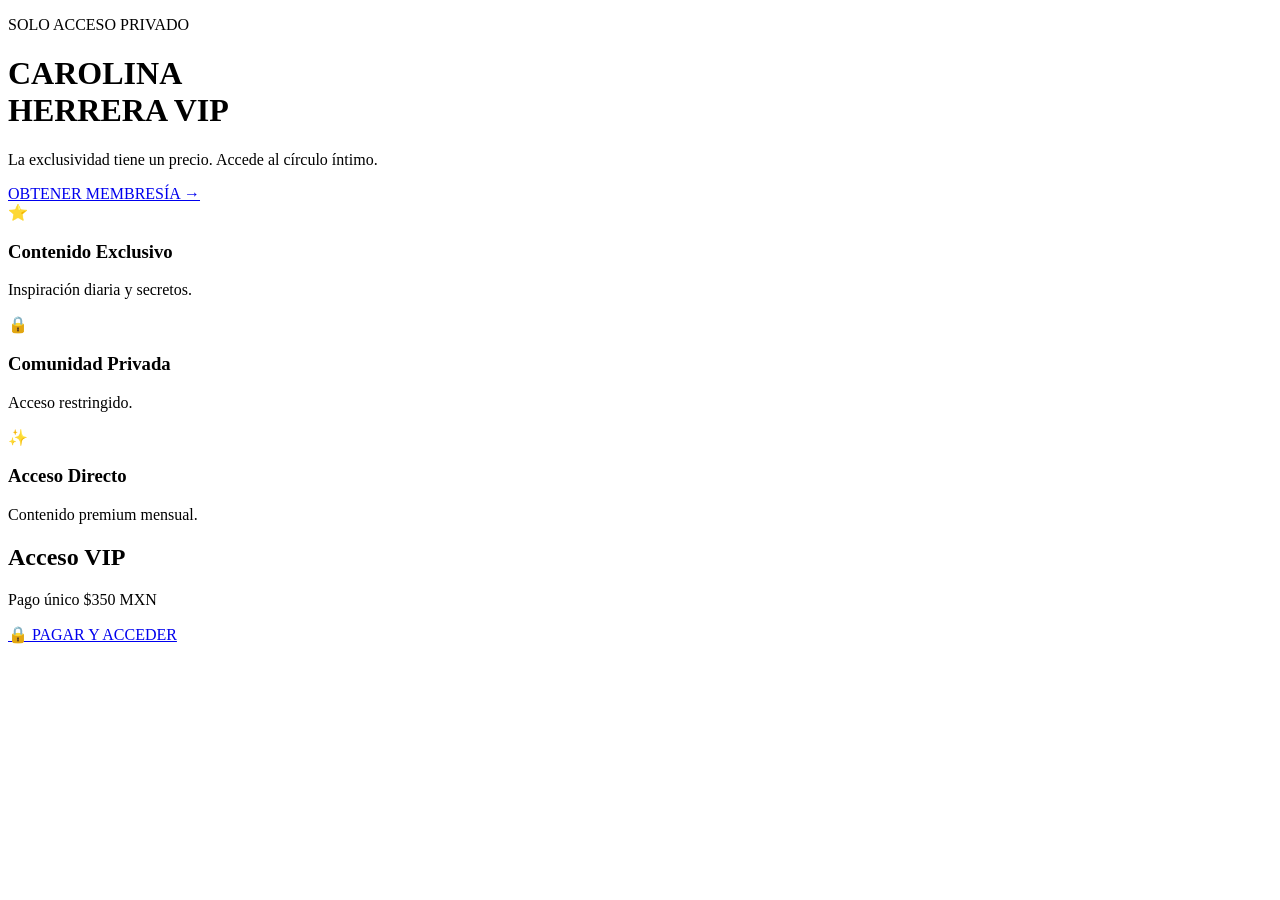
==== index.html @ 101e84c2 "Rename index.html to index.html" ====
<!DOCTYPE html>
<html lang="es">
<head>
    <meta charset="UTF-8">
    <meta name="viewport" content="width=device-width, initial-scale=1.0">
    <title>VIP Acceso</title>
    <link rel="stylesheet" href="style.css">
</head>
<body>

<header class="hero">
    <div class="overlay">
        <p class="pre-title">SOLO ACCESO PRIVADO</p>

        <h1>
            <span class="white-text">CAROLINA</span><br>
            <span class="white-text">HERRERA</span>
            <span class="gold-italic">VIP</span>
        </h1>

        <p class="tagline">
            La exclusividad tiene un precio. Accede al círculo íntimo.
        </p>

        <a href="#checkout" class="btn-main">
            OBTENER MEMBRESÍA →
        </a>
    </div>
</header>

<section class="features">
    <div class="feature-box">
        <div class="icon">⭐</div>
        <h3>Contenido Exclusivo</h3>
        <p>Inspiración diaria y secretos.</p>
    </div>

    <div class="feature-box">
        <div class="icon">🔒</div>
        <h3>Comunidad Privada</h3>
        <p>Acceso restringido.</p>
    </div>

    <div class="feature-box">
        <div class="icon">✨</div>
        <h3>Acceso Directo</h3>
        <p>Contenido premium mensual.</p>
    </div>
</section>

<section id="checkout" class="checkout-container">
    <div class="checkout-box">

        <h2 class="panel-title">Acceso VIP</h2>

        <p class="panel-subtitle">
            Pago único <span class="gold-price">$350 MXN</span>
        </p>

        <!-- 🔥 CAMBIA ESTE LINK -->
        <a href="https://buy.stripe.com/TU_LINK_AQUI" class="btn-main">
            🔒 PAGAR Y ACCEDER
        </a>

        <br><br>

        <!-- SUCCESS -->
        <div id="success" style="display:none; text-align:center;">
            <h2 class="gold-italic">¡PAGO EXITOSO! ✨</h2>
            <p>Bienvenido al VIP</p>

            <a href="https://t.me/+fI2PpCrHjd82ODEx" class="btn-main">
                ENTRAR AL TELEGRAM 🚀
            </a>
        </div>

    </div>
</section>

<script>
    // Mostrar éxito si vuelve desde Stripe
    if (window.location.hash === "#success") {
        document.getElementById("success").style.display = "block";
    }
</script>

</body>
</html>
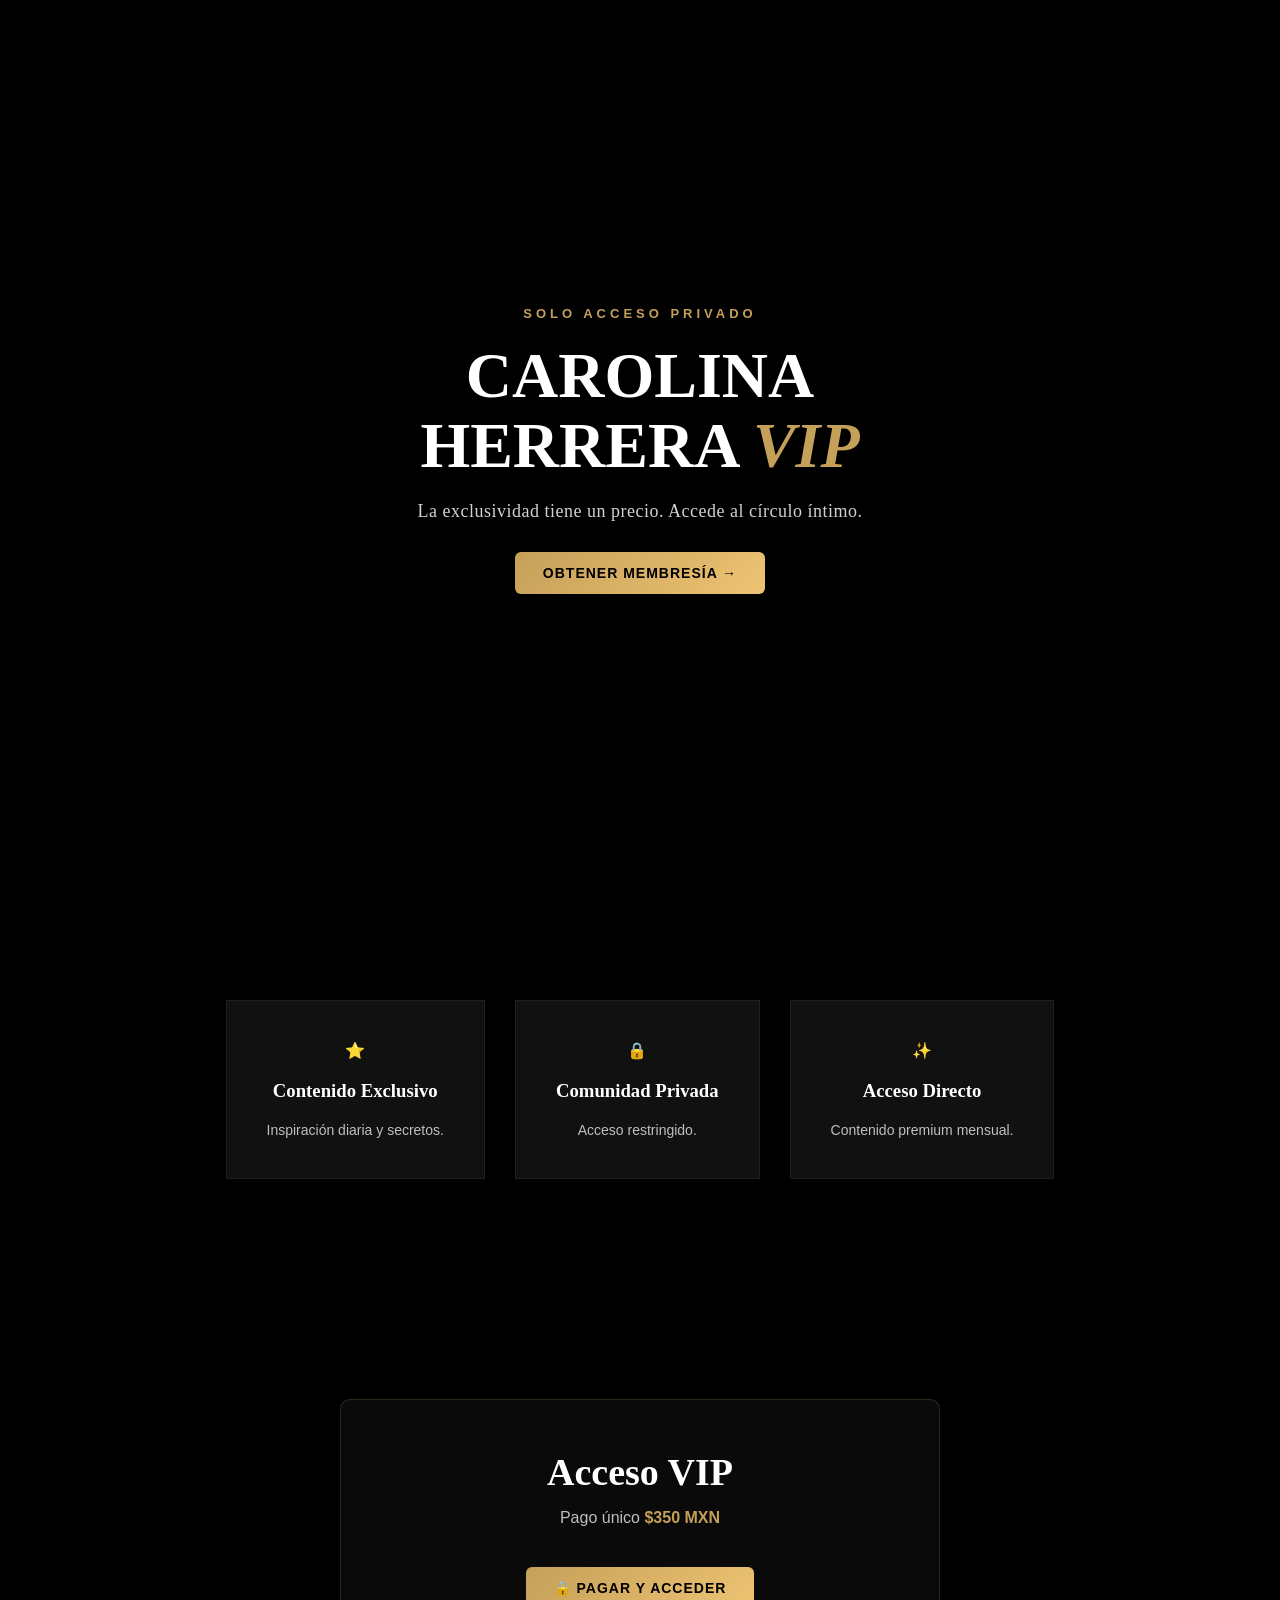
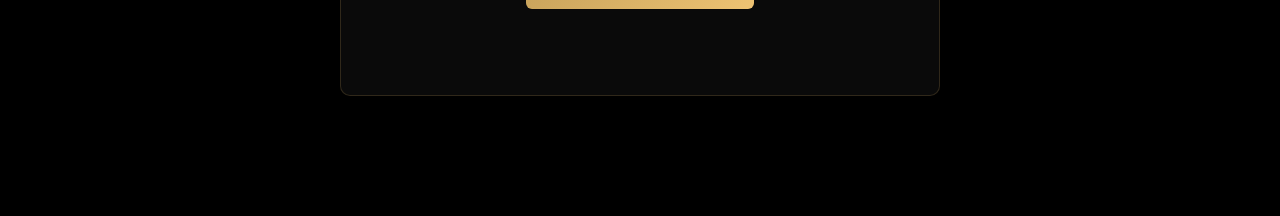
==== commit fad7542e: "Update index.html" ====
--- a/index.html
+++ b/index.html
@@ -58,9 +58,9 @@
         </p>
 
         <!-- 🔥 CAMBIA ESTE LINK -->
-        <a href="https://buy.stripe.com/TU_LINK_AQUI" class="btn-main">
-            🔒 PAGAR Y ACCEDER
-        </a>
+        <a href="https://buy.stripe.com/7sY7sK6Xq8lueA37mo9Zm00" class="btn-main" target="_blank" rel="noopener">
+    🔒 PAGAR Y ACCEDER
+</a>
 
         <br><br>
 
@@ -69,7 +69,7 @@
             <h2 class="gold-italic">¡PAGO EXITOSO! ✨</h2>
             <p>Bienvenido al VIP</p>
 
-            <a href="https://t.me/+fI2PpCrHjd82ODEx" class="btn-main">
+            <a href="https://t.me/+8_BzJZL6PrE4YjA5" class="btn-main">
                 ENTRAR AL TELEGRAM 🚀
             </a>
         </div>
@@ -86,3 +86,4 @@
 
 </body>
 </html>
+<!-- update -->
--- a/style.css
+++ b/style.css
@@ -0,0 +1,238 @@
+* { margin: 0; padding: 0; box-sizing: border-box; }
+
+/* VARIABLES (CLAVE PARA CONSISTENCIA) */
+:root {
+    --gold: #c5a059;
+    --gold-light: #eec373;
+    --bg-black: #000;
+    --bg-dark: #0a0a0a;
+    --text-gray: #bfbfbf;
+}
+
+/* BASE */
+body { 
+    background-color: var(--bg-black); 
+    color: white; 
+    font-family: 'Montserrat', sans-serif; 
+    scroll-behavior: smooth;
+}
+
+/* HERO */
+.hero {
+    background: linear-gradient(rgba(0,0,0,0.55), rgba(0,0,0,0.75)), 
+                url('./fondopagina.jpeg') center/cover no-repeat;
+    height: 100vh;
+    display: flex;
+    flex-direction: column;
+    align-items: center;
+    justify-content: center;
+    text-align: center;
+    padding: 20px;
+}
+
+/* TEXTOS */
+.pre-title { 
+    color: var(--gold); 
+    letter-spacing: 4px; 
+    font-size: 13px; 
+    margin-bottom: 20px; 
+    font-weight: bold; 
+}
+
+h1 { 
+    font-family: 'Playfair Display', serif; 
+    font-size: clamp(2.5rem, 6vw, 4rem);
+    line-height: 1.1; 
+    margin-bottom: 20px; 
+}
+
+.white-text { color: #fff; }
+
+.gold-italic { 
+    color: var(--gold); 
+    font-style: italic; 
+    font-family: 'Playfair Display', serif; 
+}
+
+.tagline { 
+    font-size: 18px; 
+    max-width: 700px; 
+    color: #d1d1d1; /* gris elegante */
+    margin-bottom: 30px; 
+    font-weight: 300; 
+    font-family: 'Playfair Display', serif; /* tipografía más premium */
+    letter-spacing: 0.5px;
+}
+
+/* BOTÓN PRINCIPAL */
+.btn-main {
+    display: inline-flex;
+    justify-content: center;
+    align-items: center;
+    gap: 8px;
+    line-height: 1;
+
+
+    width: auto;
+    margin: 0 auto;
+
+    background: linear-gradient(135deg, var(--gold), var(--gold-light));
+    color: black;
+
+    padding: 14px 28px; /* 👈 más compacto */
+    text-decoration: none;
+
+    font-weight: bold;
+    text-transform: uppercase;
+    letter-spacing: 1px;
+    font-size: 14px;
+
+    border-radius: 6px;
+    transition: all 0.3s ease;
+}
+
+.btn-main:hover {
+    box-shadow: 0 0 30px rgba(197, 160, 89, 0.7);
+    transform: translateY(-3px);
+}
+
+/* SECCIÓN FEATURES */
+.features {
+    display: flex;
+    justify-content: center;
+    gap: 30px;
+    padding: 100px 20px;
+    flex-wrap: wrap;
+}
+
+.feature-box {
+    background: #111;
+    padding: 40px;
+    max-width: 300px;
+    text-align: center;
+    border: 1px solid rgba(197,160,89,0.1);
+    transition: all 0.3s ease;
+}
+
+.feature-box:hover {
+    border-color: var(--gold);
+    transform: translateY(-5px);
+}
+
+.feature-box h3 {
+    margin: 20px 0;
+    font-family: 'Playfair Display', serif;
+}
+
+.feature-box p {
+    color: var(--text-gray);
+    font-size: 14px;
+}
+
+/* CHECKOUT */
+.checkout-container { 
+    background-color: var(--bg-black); 
+    padding: 120px 20px; 
+    display: flex; 
+    justify-content: center; 
+}
+
+.checkout-box {
+    background: var(--bg-dark);
+    padding: 50px;
+    border-radius: 10px;
+    border: 1px solid rgba(197,160,89,0.2);
+    width: 100%;
+    max-width: 600px;
+    display: flex;
+    flex-direction: column;
+}
+
+/* TITULOS */
+.panel-title { 
+    font-family: 'Playfair Display', serif; 
+    font-size: 38px; 
+    margin-bottom: 15px; 
+    text-align: center;
+}
+
+.panel-subtitle { 
+    color: var(--text-gray); 
+    margin-bottom: 40px; 
+    text-align: center;
+}
+
+.gold-price { 
+    color: var(--gold); 
+    font-weight: bold; 
+}
+
+/* INPUTS */
+.input-group { margin-bottom: 25px; }
+
+.input-group label { 
+    display: block; 
+    font-size: 12px; 
+    letter-spacing: 2px; 
+    margin-bottom: 10px; 
+    color: #aaa;
+}
+
+.input-group input {
+    width: 100%;
+    background-color: #111;
+    border: 1px solid rgba(197,160,89,0.3);
+    padding: 15px;
+    color: #fff;
+    outline: none;
+    border-radius: 5px;
+}
+
+/* BOTÓN BASE (SE MANTIENE PARA OTROS USOS) */
+.btn-step-1 {
+    width: 100%;
+}
+
+/* 🔥 BOTÓN CORREGIDO */
+#payBtn {
+    display: inline-flex;
+    justify-content: center;
+    align-items: center;
+    gap: 8px;
+
+    width: auto !important;        /* 👈 rompe el 100% */
+    margin: 25px auto 0;
+
+    background: linear-gradient(135deg, #c5a059, #eec373);
+    color: #000;
+    border: none;
+
+    padding: 12px 20px;
+    font-weight: bold;
+    letter-spacing: 1px;
+    font-size: 13px;
+    text-transform: uppercase;
+
+    cursor: pointer;
+    border-radius: 6px;
+    transition: all 0.3s ease;
+}
+
+/* HOVER */
+#payBtn:hover {
+    box-shadow: 0 0 25px rgba(197, 160, 89, 0.6);
+    transform: translateY(-2px);
+}
+
+/* ACTIVE */
+#payBtn:active {
+    transform: scale(0.98);
+}
+
+/* DISABLED */
+#payBtn:disabled {
+    background: #444;
+    color: #aaa;
+    cursor: not-allowed;
+    box-shadow: none;
+}
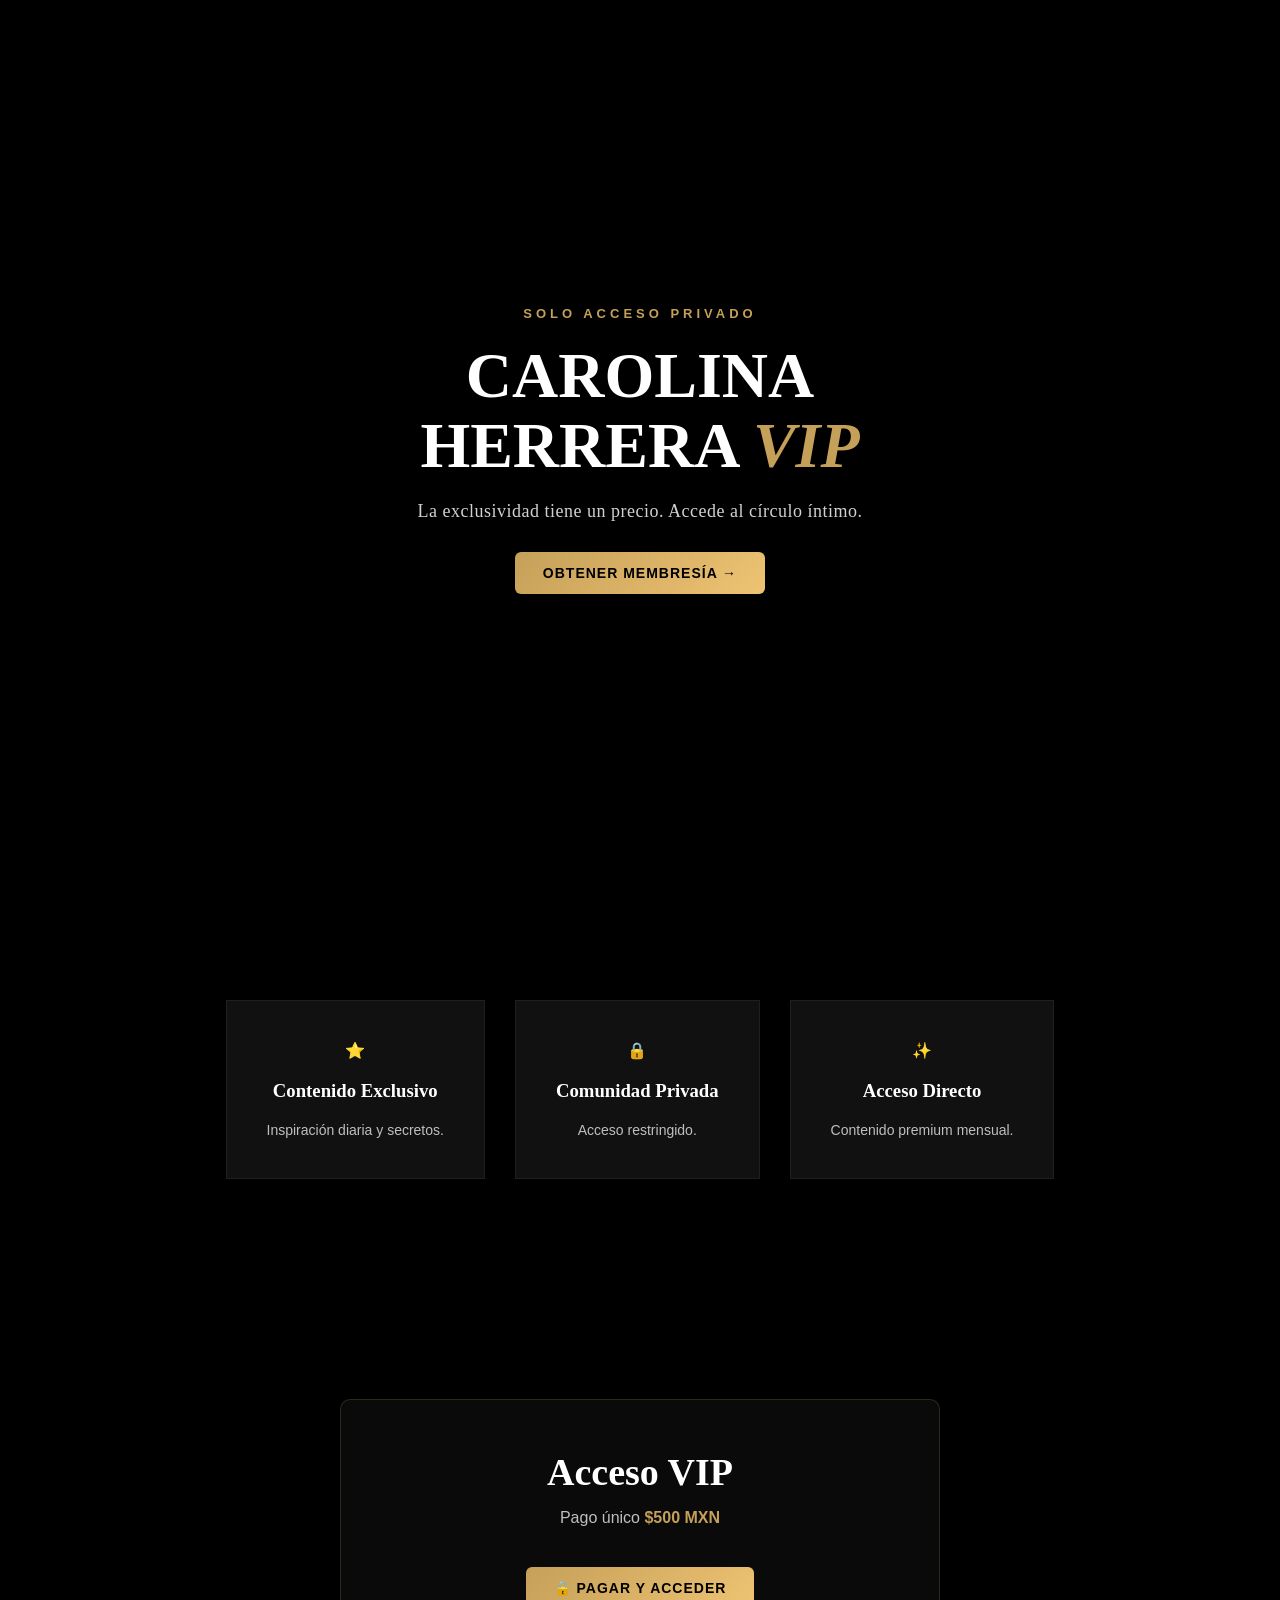
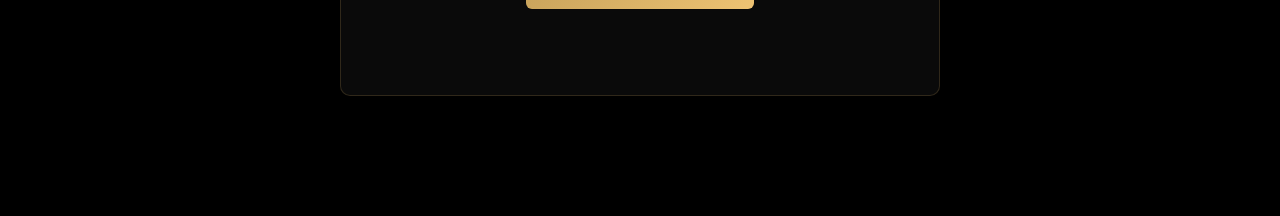
==== commit 784f1df5: "Update index.html" ====
--- a/index.html
+++ b/index.html
@@ -54,7 +54,7 @@
         <h2 class="panel-title">Acceso VIP</h2>
 
         <p class="panel-subtitle">
-            Pago único <span class="gold-price">$350 MXN</span>
+            Pago único <span class="gold-price">$500 MXN</span>
         </p>
 
         <!-- 🔥 CAMBIA ESTE LINK -->
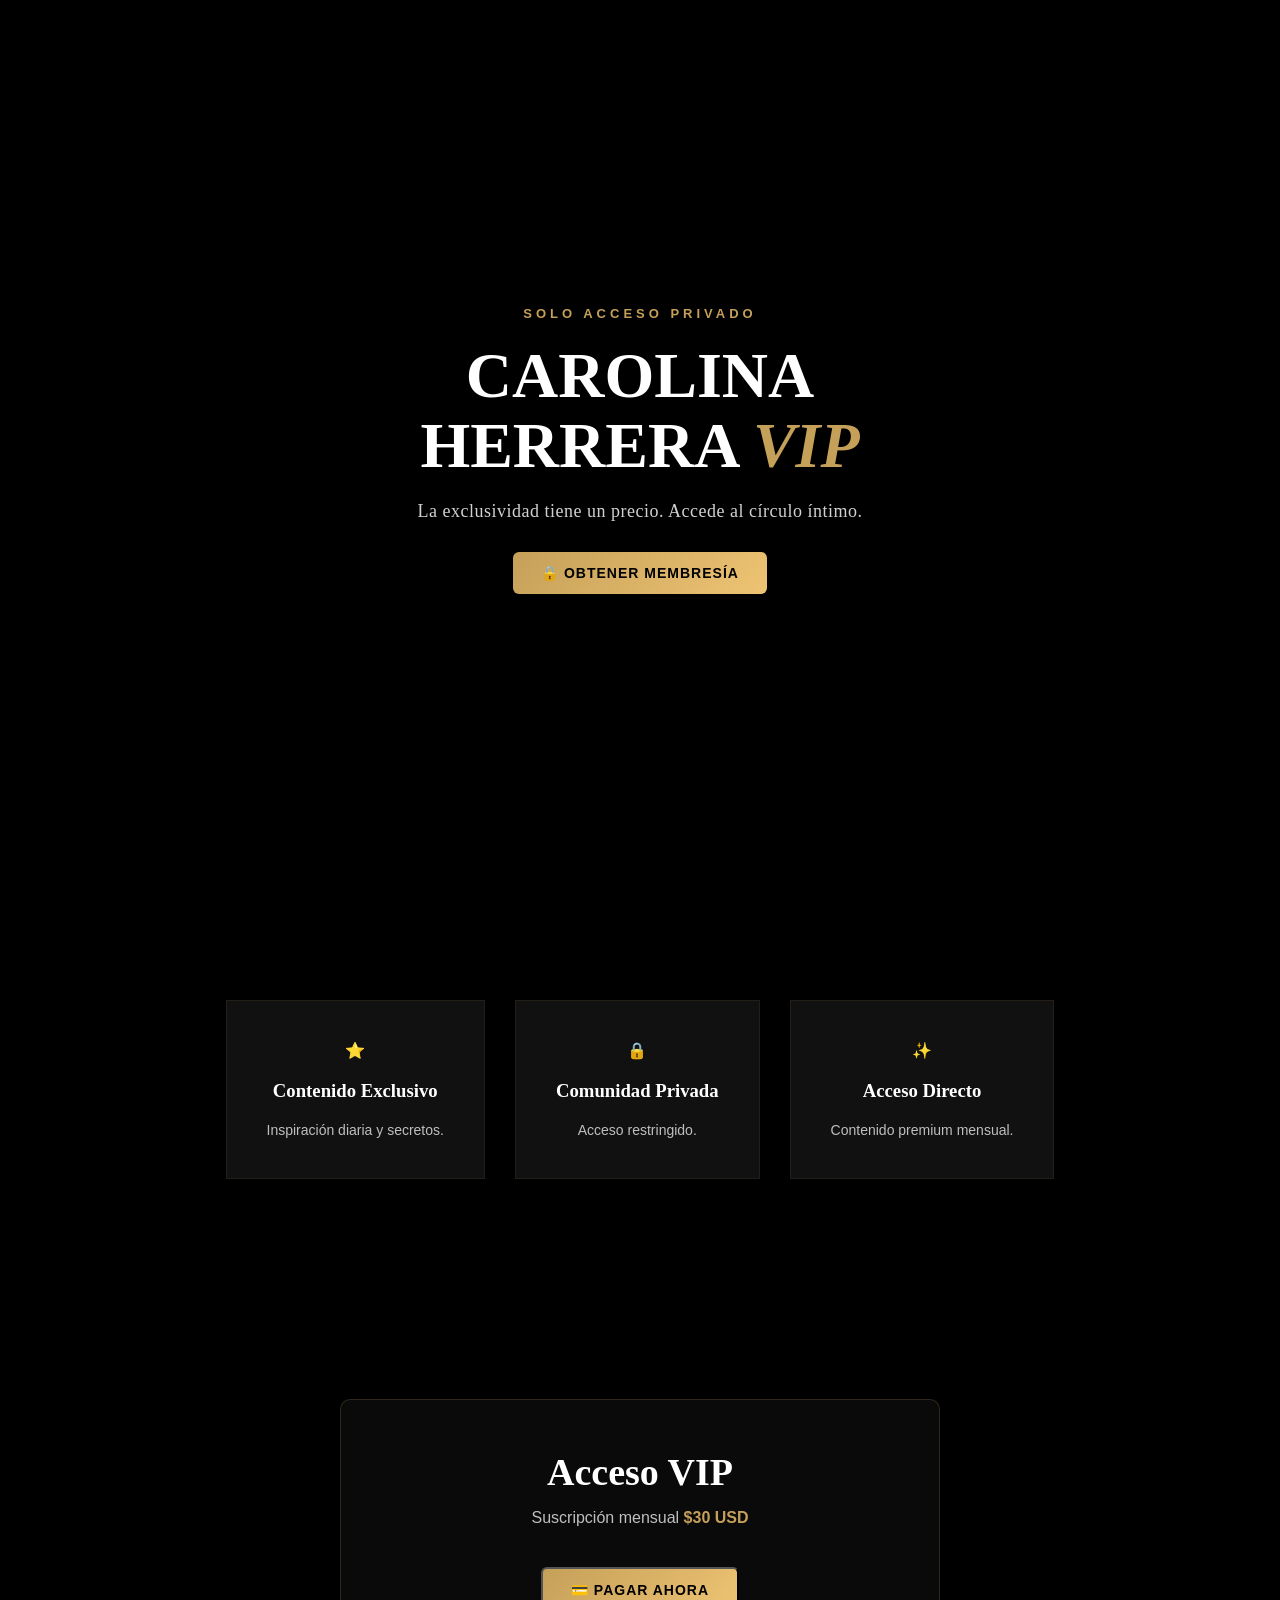
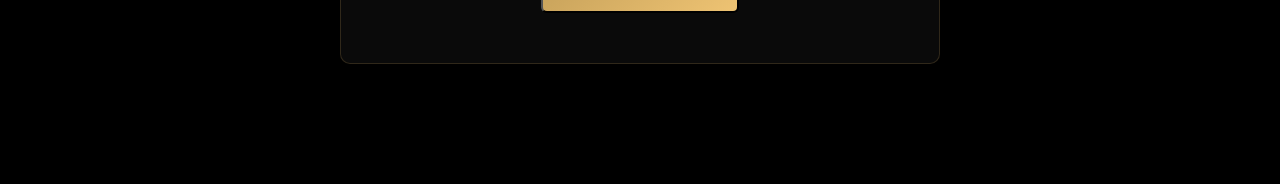
==== commit 8bafef11: "Update index.html" ====
--- a/index.html
+++ b/index.html
@@ -22,8 +22,9 @@
             La exclusividad tiene un precio. Accede al círculo íntimo.
         </p>
 
-        <a href="#checkout" class="btn-main">
-            OBTENER MEMBRESÍA →
+        <!-- 🔥 BOT (ENTRADA PRINCIPAL) -->
+        <a href="https://t.me/CarolinaHerrera_VIP_bot" class="btn-main">
+            🔒 OBTENER MEMBRESÍA
         </a>
     </div>
 </header>
@@ -48,42 +49,37 @@
     </div>
 </section>
 
-<section id="checkout" class="checkout-container">
+<section class="checkout-container">
     <div class="checkout-box">
 
         <h2 class="panel-title">Acceso VIP</h2>
 
         <p class="panel-subtitle">
-            Pago único <span class="gold-price">$500 MXN</span>
+            Suscripción mensual <span class="gold-price">$30 USD</span>
         </p>
 
-        <!-- 🔥 CAMBIA ESTE LINK -->
-        <a href="https://buy.stripe.com/7sY7sK6Xq8lueA37mo9Zm00" class="btn-main" target="_blank" rel="noopener">
-    🔒 PAGAR Y ACCEDER
-</a>
-
-        <br><br>
-
-        <!-- SUCCESS -->
-        <div id="success" style="display:none; text-align:center;">
-            <h2 class="gold-italic">¡PAGO EXITOSO! ✨</h2>
-            <p>Bienvenido al VIP</p>
-
-            <a href="https://t.me/+8_BzJZL6PrE4YjA5" class="btn-main">
-                ENTRAR AL TELEGRAM 🚀
-            </a>
-        </div>
+        <!-- 🔥 ESTE YA NO MANDA AL BOT -->
+        <button onclick="irAPago()" class="btn-main">
+            💳 PAGAR AHORA
+        </button>
 
     </div>
 </section>
 
 <script>
-    // Mostrar éxito si vuelve desde Stripe
-    if (window.location.hash === "#success") {
-        document.getElementById("success").style.display = "block";
+function irAPago() {
+    // 🔥 Genera ID temporal si no viene de Telegram
+    let userId = localStorage.getItem("vip_user_id");
+
+    if (!userId) {
+        userId = Math.floor(Math.random() * 1000000000);
+        localStorage.setItem("vip_user_id", userId);
     }
+
+    // 🔥 REDIRIGE A TU BACKEND (STRIPE)
+    window.location.href = `https://TU-SERVIDOR.onrender.com/crear-pago?user_id=${userId}`;
+}
 </script>
 
 </body>
 </html>
-<!-- update -->
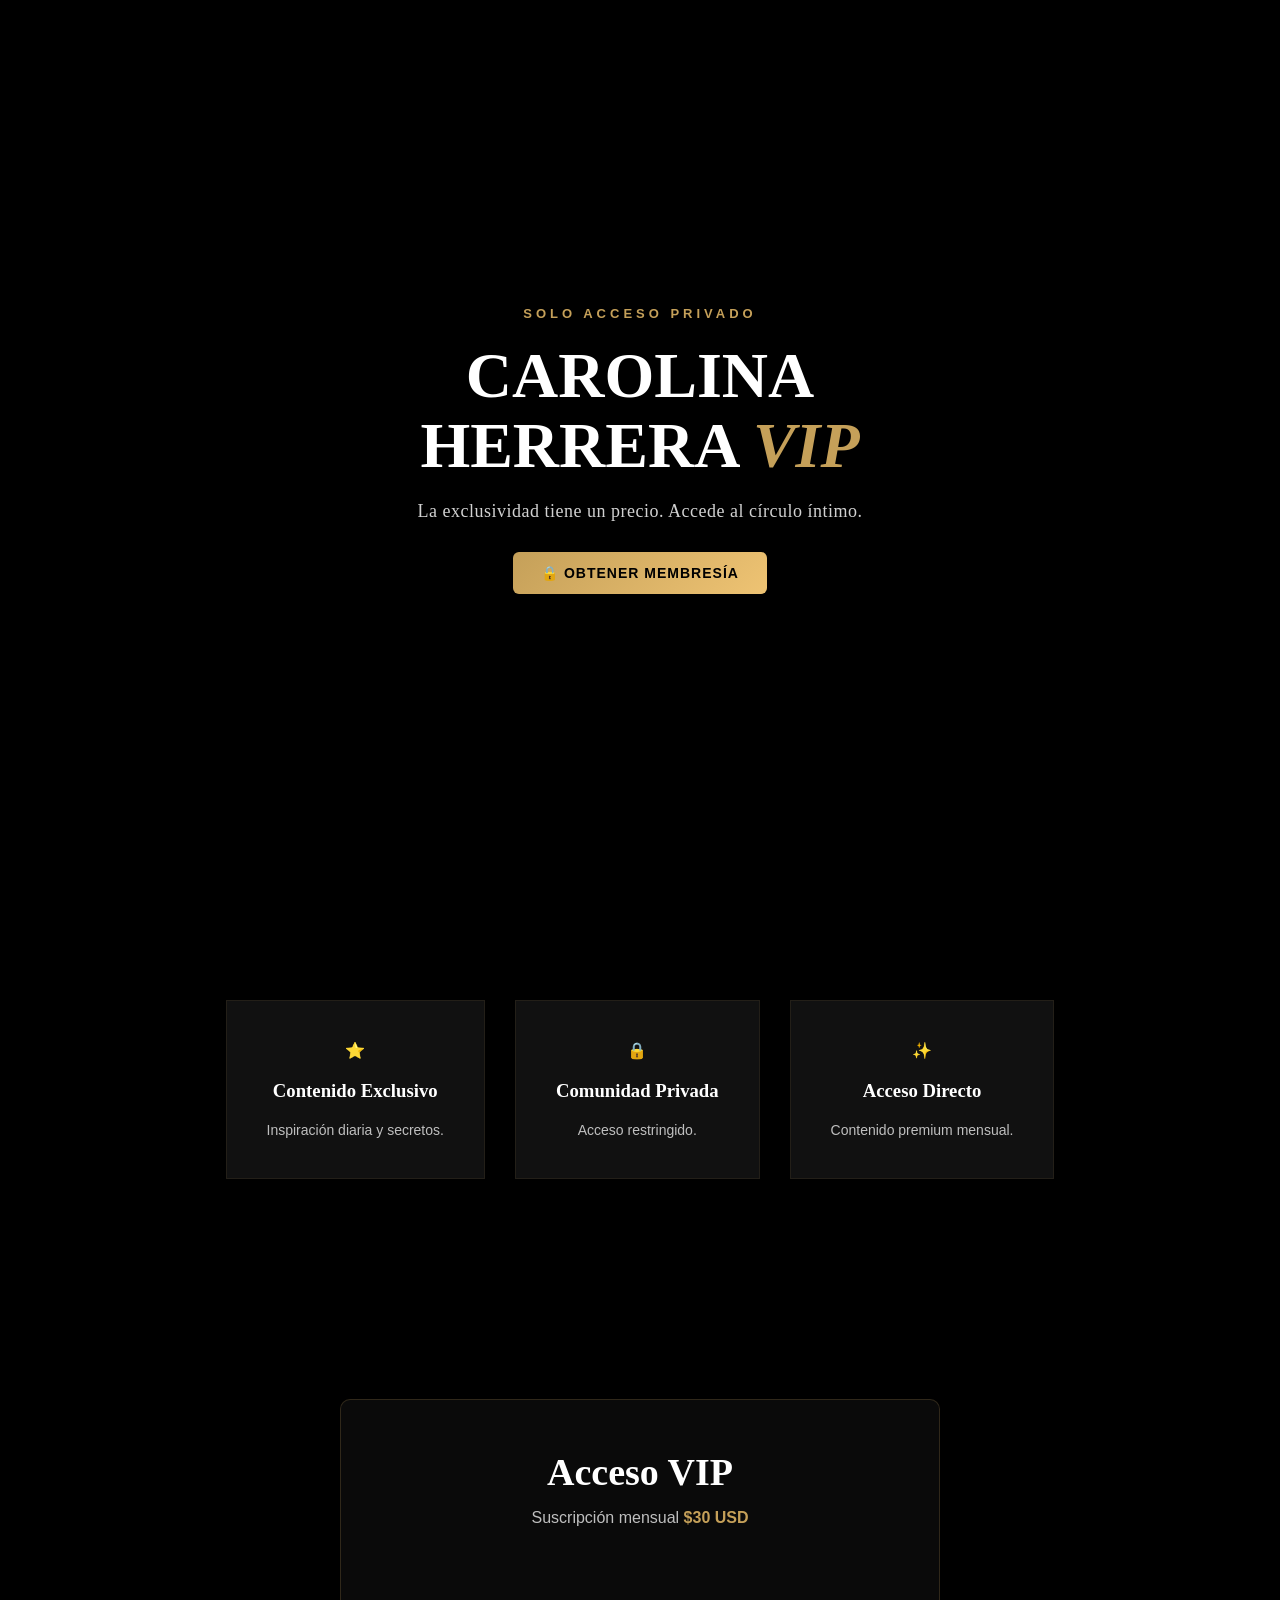
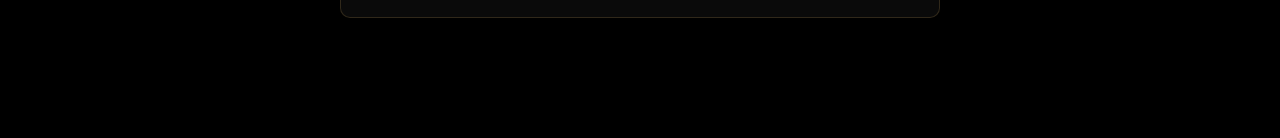
==== commit ecf4a7d7: "Update index.html" ====
--- a/index.html
+++ b/index.html
@@ -58,28 +58,9 @@
             Suscripción mensual <span class="gold-price">$30 USD</span>
         </p>
 
-        <!-- 🔥 ESTE YA NO MANDA AL BOT -->
-        <button onclick="irAPago()" class="btn-main">
-            💳 PAGAR AHORA
-        </button>
-
     </div>
 </section>
 
-<script>
-function irAPago() {
-    // 🔥 Genera ID temporal si no viene de Telegram
-    let userId = localStorage.getItem("vip_user_id");
-
-    if (!userId) {
-        userId = Math.floor(Math.random() * 1000000000);
-        localStorage.setItem("vip_user_id", userId);
-    }
-
-    // 🔥 REDIRIGE A TU BACKEND (STRIPE)
-    window.location.href = `https://TU-SERVIDOR.onrender.com/crear-pago?user_id=${userId}`;
-}
-</script>
 
 </body>
 </html>
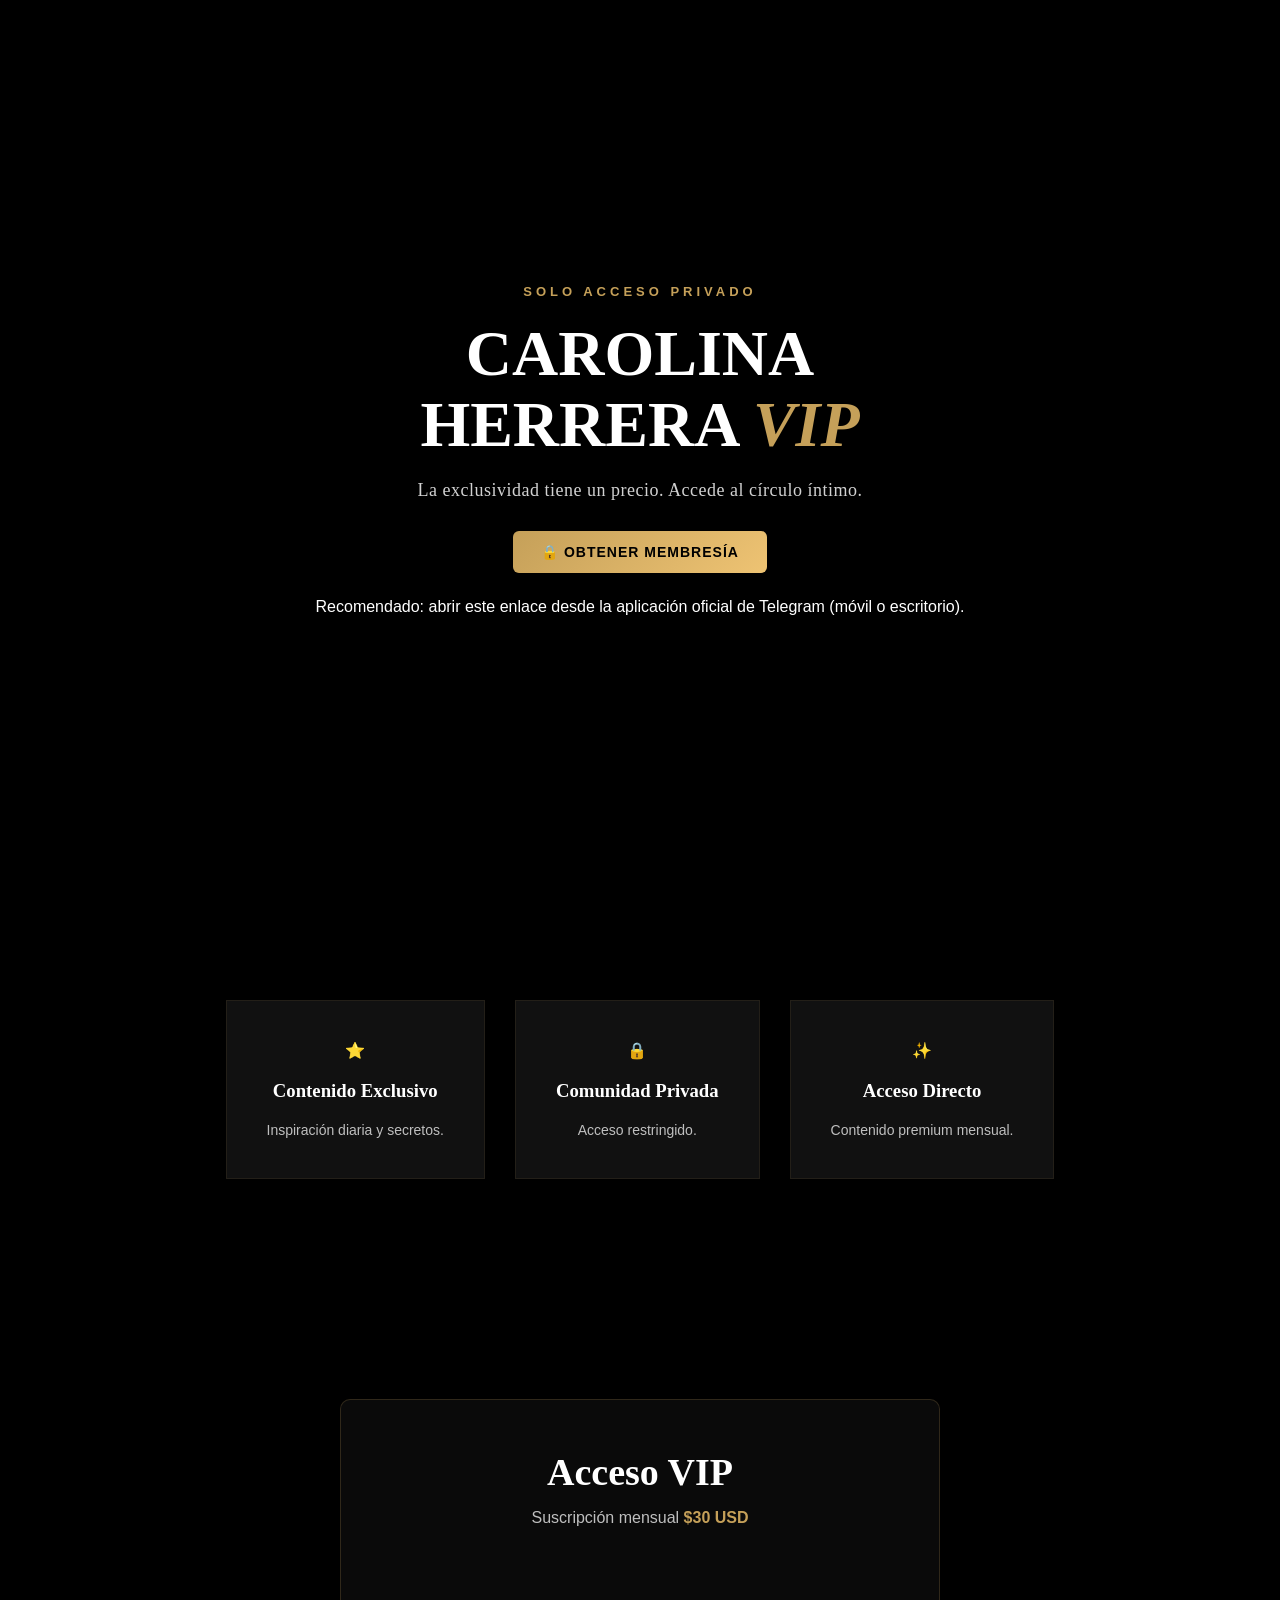
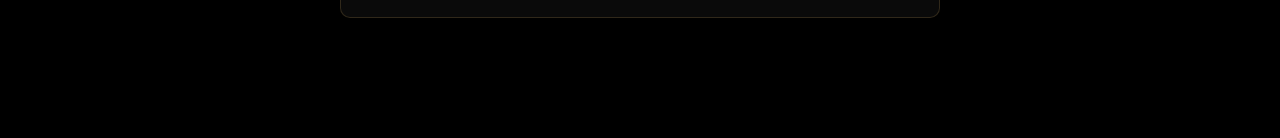
==== commit 6b0fa552: "Update index.html" ====
--- a/index.html
+++ b/index.html
@@ -23,9 +23,12 @@
         </p>
 
         <!-- 🔥 BOT (ENTRADA PRINCIPAL) -->
-        <a href="https://t.me/CarolinaHerrera_VIP_bot" class="btn-main">
-            🔒 OBTENER MEMBRESÍA
-        </a>
+       <a href="https://t.me/CarolinaHerrera_VIP_bot?start=vip" target="_blank" class="btn-main">
+    🔒 OBTENER MEMBRESÍA
+</a>
+        <p style="margin-top:25px;">
+Recomendado: abrir este enlace desde la aplicación oficial de Telegram (móvil o escritorio).
+</p>
     </div>
 </header>
 
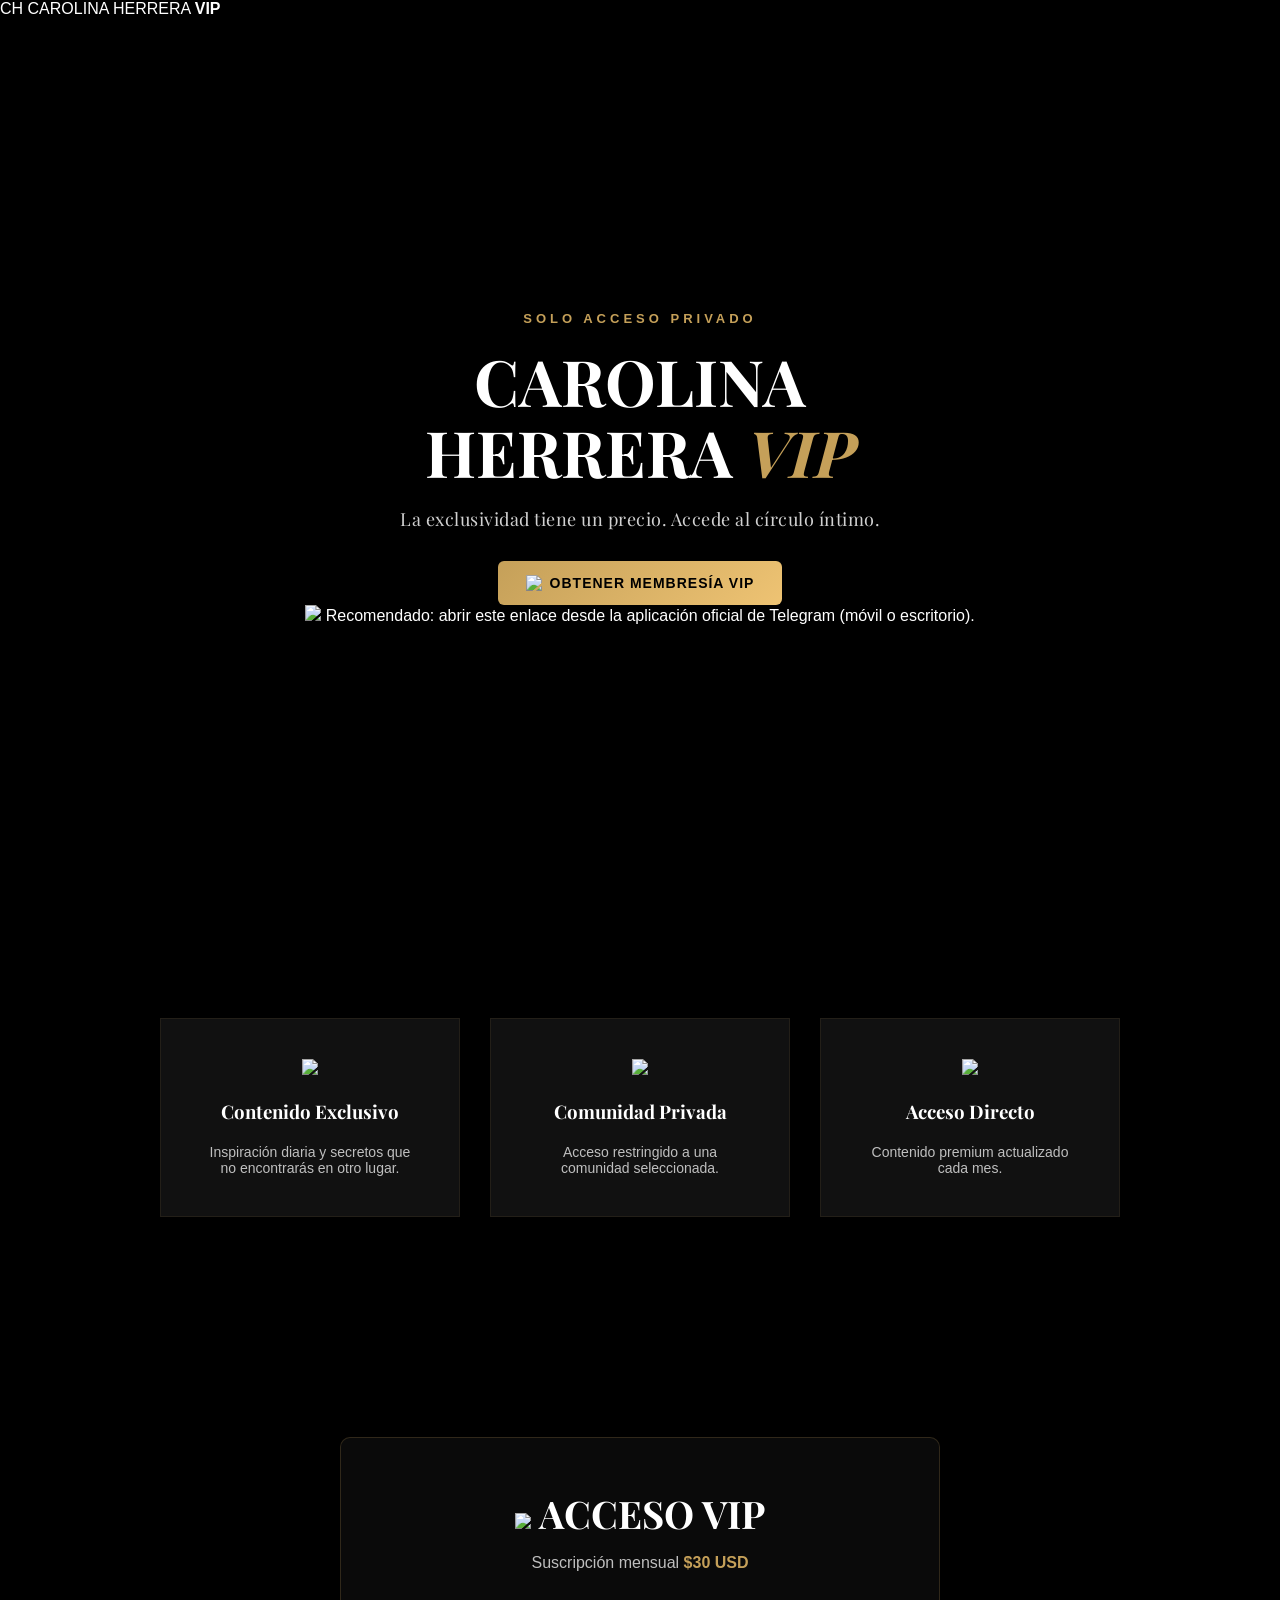
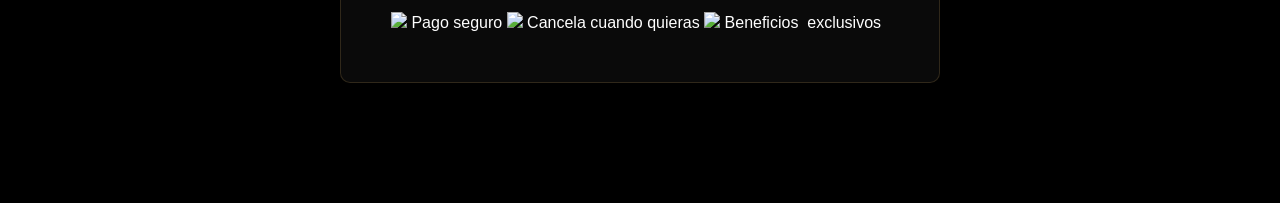
==== commit 1cfd5a64: "Update index.html" ====
--- a/index.html
+++ b/index.html
@@ -3,10 +3,18 @@
 <head>
     <meta charset="UTF-8">
     <meta name="viewport" content="width=device-width, initial-scale=1.0">
-    <title>VIP Acceso</title>
+    <title>Carolina Herrera VIP</title>
+    <link href="https://fonts.googleapis.com/css2?family=Playfair+Display:wght@500;700&display=swap" rel="stylesheet">
     <link rel="stylesheet" href="style.css">
 </head>
 <body>
+    <!-- NAVBAR -->
+<nav class="navbar">
+    <div class="logo">
+        <span class="logo-ch">CH</span>
+        <span class="logo-text">CAROLINA HERRERA <b>VIP</b></span>
+    </div>
+</nav>
 
 <header class="hero">
     <div class="overlay">
@@ -24,9 +32,10 @@
 
         <!-- 🔥 BOT (ENTRADA PRINCIPAL) -->
        <a href="https://t.me/CarolinaHerrera_VIP_bot?start=vip" target="_blank" class="btn-main">
-    🔒 OBTENER MEMBRESÍA
+     <img src="candado.png" class="icon-inline"> OBTENER MEMBRESÍA VIP
 </a>
-        <p style="margin-top:25px;">
+       <p class="note">
+    <img src="teletele.png" class="icon-inline">
 Recomendado: abrir este enlace desde la aplicación oficial de Telegram (móvil o escritorio).
 </p>
     </div>
@@ -34,32 +43,39 @@
 
 <section class="features">
     <div class="feature-box">
-        <div class="icon">⭐</div>
+        <img src="estrella.png" class="icon-img">
         <h3>Contenido Exclusivo</h3>
-        <p>Inspiración diaria y secretos.</p>
-    </div>
+        <p>Inspiración diaria y secretos que no encontrarás en otro lugar.</p>
+   </div>
 
-    <div class="feature-box">
-        <div class="icon">🔒</div>
+   <div class="feature-box">
+        <img src="candado2.png" class="icon-img">
         <h3>Comunidad Privada</h3>
-        <p>Acceso restringido.</p>
-    </div>
+        <p>Acceso restringido a una comunidad seleccionada.</p>
+   </div>
 
-    <div class="feature-box">
-        <div class="icon">✨</div>
+   <div class="feature-box">
+        <img src="diamante.png" class="icon-img">
         <h3>Acceso Directo</h3>
-        <p>Contenido premium mensual.</p>
-    </div>
+        <p>Contenido premium actualizado cada mes.</p>
+   </div>
 </section>
 
 <section class="checkout-container">
     <div class="checkout-box">
 
-        <h2 class="panel-title">Acceso VIP</h2>
+        <h2 class="panel-title">
+           <img src="corona.png" class="icon-crown"> 
+            ACCESO VIP</h2>
 
         <p class="panel-subtitle">
             Suscripción mensual <span class="gold-price">$30 USD</span>
         </p>
+         <div class="benefits">
+            <span><img src="seguridad.png"> Pago seguro</span>
+            <span><img src="cancelar.png"> Cancela cuando quieras</span>
+            <span><img src="regalo.png"> Beneficios &nbsp;exclusivos</span>
+        </div>
 
     </div>
 </section>
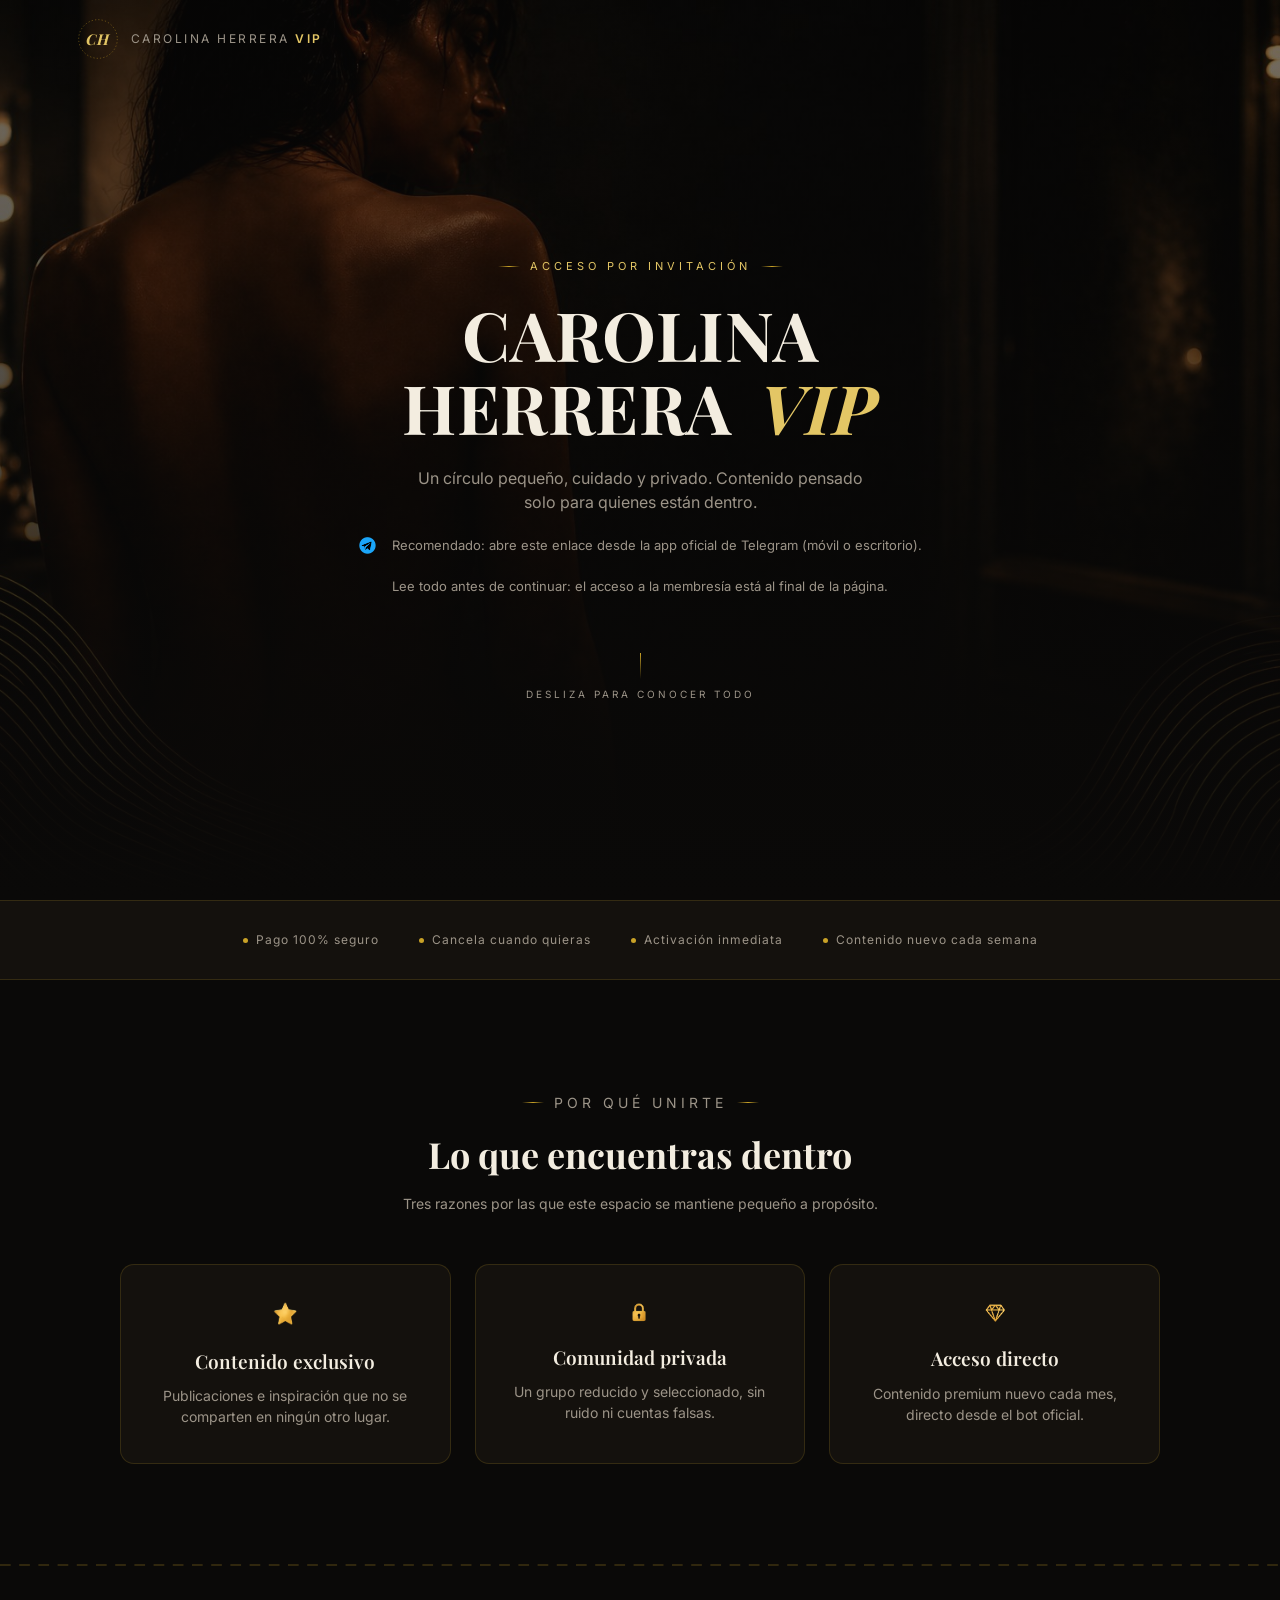
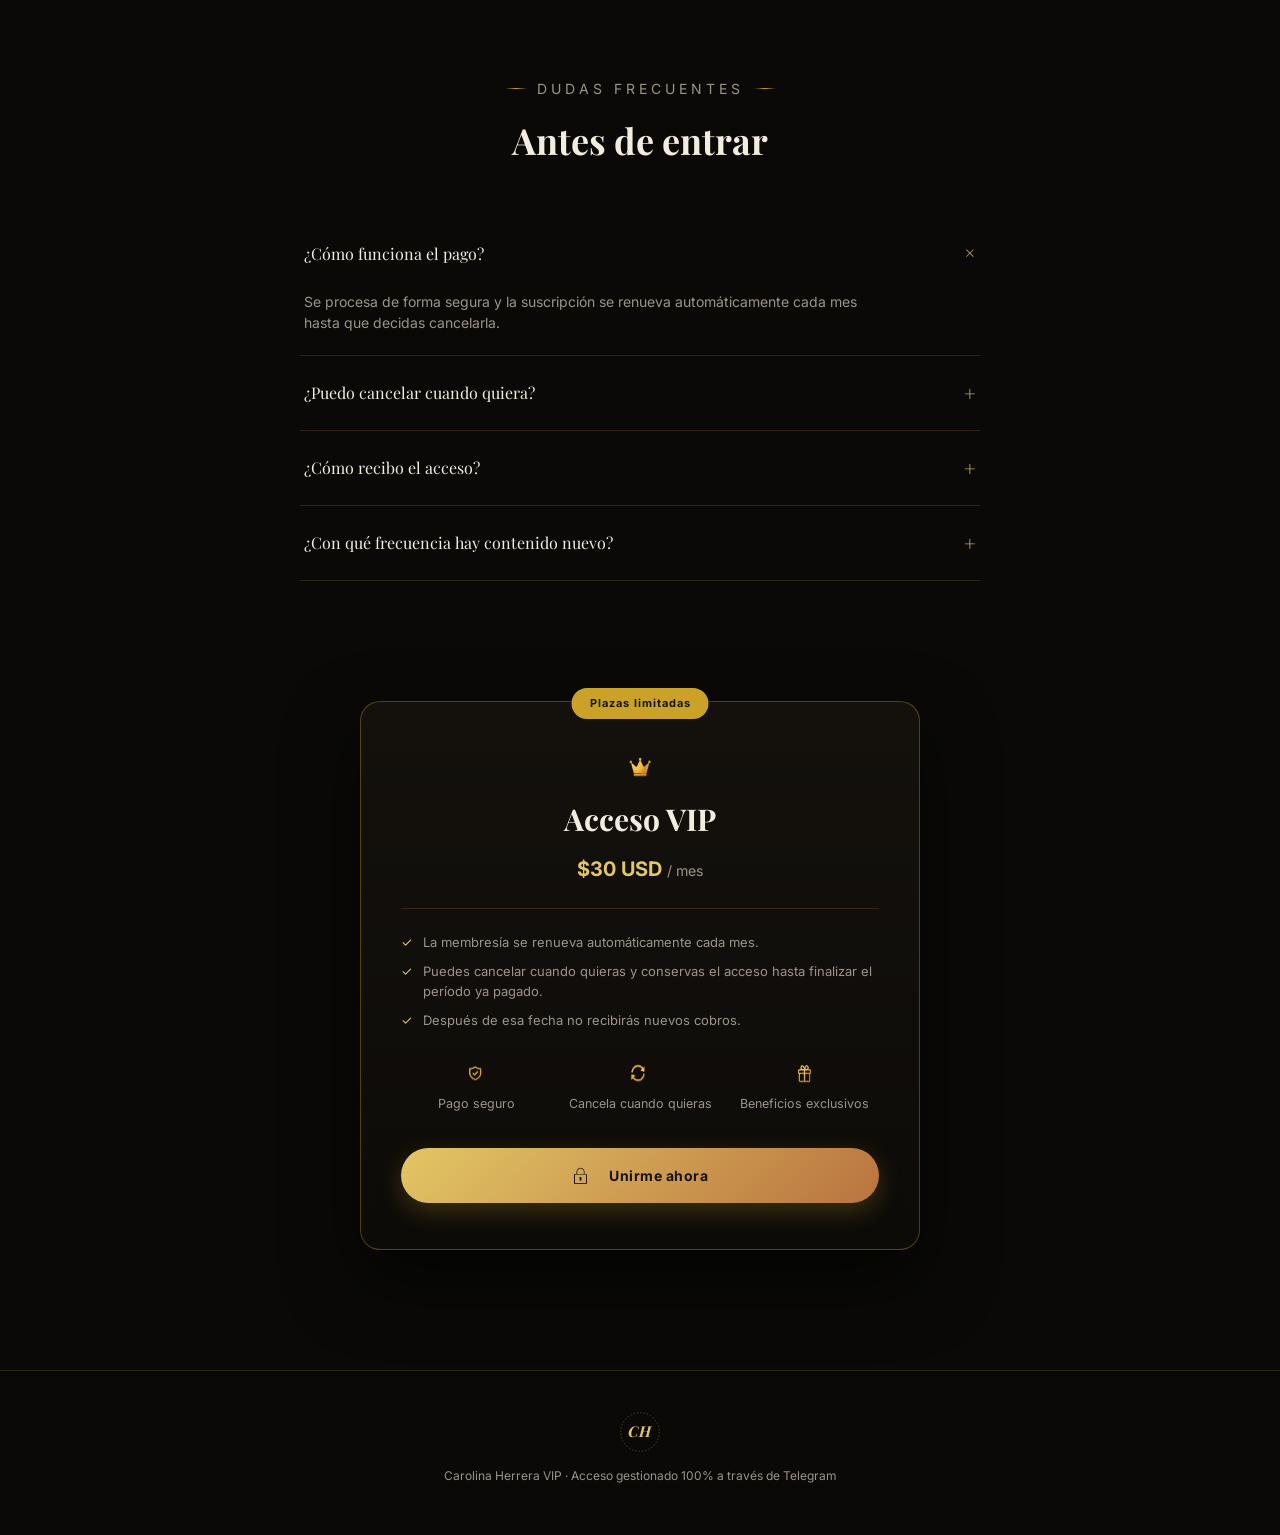
==== commit 76590aa5: "Mover archivos a la raíz" ====
--- a/index.html
+++ b/index.html
@@ -1,85 +1,181 @@
-<!DOCTYPE html>
-<html lang="es">
-<head>
-    <meta charset="UTF-8">
-    <meta name="viewport" content="width=device-width, initial-scale=1.0">
-    <title>Carolina Herrera VIP</title>
-    <link href="https://fonts.googleapis.com/css2?family=Playfair+Display:wght@500;700&display=swap" rel="stylesheet">
-    <link rel="stylesheet" href="style.css">
-</head>
-<body>
-    <!-- NAVBAR -->
-<nav class="navbar">
-    <div class="logo">
-        <span class="logo-ch">CH</span>
-        <span class="logo-text">CAROLINA HERRERA <b>VIP</b></span>
-    </div>
-</nav>
-
-<header class="hero">
-    <div class="overlay">
-        <p class="pre-title">SOLO ACCESO PRIVADO</p>
-
-        <h1>
-            <span class="white-text">CAROLINA</span><br>
-            <span class="white-text">HERRERA</span>
-            <span class="gold-italic">VIP</span>
-        </h1>
-
-        <p class="tagline">
-            La exclusividad tiene un precio. Accede al círculo íntimo.
-        </p>
-
-        <!-- 🔥 BOT (ENTRADA PRINCIPAL) -->
-       <a href="https://t.me/CarolinaHerrera_VIP_bot?start=vip" target="_blank" class="btn-main">
-     <img src="candado.png" class="icon-inline"> OBTENER MEMBRESÍA VIP
-</a>
-       <p class="note">
-    <img src="teletele.png" class="icon-inline">
-Recomendado: abrir este enlace desde la aplicación oficial de Telegram (móvil o escritorio).
-</p>
-    </div>
-</header>
-
-<section class="features">
-    <div class="feature-box">
-        <img src="estrella.png" class="icon-img">
-        <h3>Contenido Exclusivo</h3>
-        <p>Inspiración diaria y secretos que no encontrarás en otro lugar.</p>
-   </div>
-
-   <div class="feature-box">
-        <img src="candado2.png" class="icon-img">
-        <h3>Comunidad Privada</h3>
-        <p>Acceso restringido a una comunidad seleccionada.</p>
-   </div>
-
-   <div class="feature-box">
-        <img src="diamante.png" class="icon-img">
-        <h3>Acceso Directo</h3>
-        <p>Contenido premium actualizado cada mes.</p>
-   </div>
-</section>
-
-<section class="checkout-container">
-    <div class="checkout-box">
-
-        <h2 class="panel-title">
-           <img src="corona.png" class="icon-crown"> 
-            ACCESO VIP</h2>
-
-        <p class="panel-subtitle">
-            Suscripción mensual <span class="gold-price">$30 USD</span>
-        </p>
-         <div class="benefits">
-            <span><img src="seguridad.png"> Pago seguro</span>
-            <span><img src="cancelar.png"> Cancela cuando quieras</span>
-            <span><img src="regalo.png"> Beneficios &nbsp;exclusivos</span>
-        </div>
-
-    </div>
-</section>
-
-
-</body>
-</html>
+<!DOCTYPE html>
+<html lang="es">
+<head>
+    <meta charset="UTF-8">
+    <meta name="viewport" content="width=device-width, initial-scale=1.0">
+    <title>Carolina Herrera VIP</title>
+    <meta name="description" content="Acceso VIP por invitación al círculo privado de Carolina Herrera.">
+    <link rel="preconnect" href="https://fonts.googleapis.com">
+    <link href="https://fonts.googleapis.com/css2?family=Playfair+Display:ital,wght@0,500;0,700;1,600&family=Inter:wght@400;500;600;700&display=swap" rel="stylesheet">
+    <link rel="stylesheet" href="style.css">
+</head>
+<body>
+
+<!-- NAVBAR -->
+<nav class="navbar" id="navbar">
+    <div class="logo">
+        <span class="seal">
+            <svg viewBox="0 0 100 100"><circle cx="50" cy="50" r="46" fill="none" stroke="#c9a227" stroke-width="1" stroke-dasharray="3 5"/></svg>
+            CH
+        </span>
+        <span class="logo-text">CAROLINA HERRERA <b>VIP</b></span>
+    </div>
+</nav>
+
+<!-- HERO -->
+<header class="hero">
+    <div class="overlay">
+        <p class="pre-title eyebrow">Acceso por invitación</p>
+
+        <h1>
+            <span class="white-text">CAROLINA</span><br>
+            <span class="white-text">HERRERA</span>
+            <span class="gold-italic">VIP</span>
+        </h1>
+
+        <p class="tagline">
+            Un círculo pequeño, cuidado y privado. Contenido pensado solo para quienes están dentro.
+        </p>
+
+        <p class="note">
+            <img src="teletele.png" class="icon-inline" alt="">
+            Recomendado: abre este enlace desde la app oficial de Telegram (móvil o escritorio).
+        </p>
+        <p class="note">
+            Lee todo antes de continuar: el acceso a la membresía está al final de la página.
+        </p>
+
+        <div class="scroll-cue"><span></span>Desliza para conocer todo</div>
+    </div>
+</header>
+
+<div class="trust-bar">
+    <span>Pago 100% seguro</span>
+    <span>Cancela cuando quieras</span>
+    <span>Activación inmediata</span>
+    <span>Contenido nuevo cada semana</span>
+</div>
+
+<!-- FEATURES -->
+<section class="features-wrap">
+    <div class="section-head reveal">
+        <p class="eyebrow">Por qué unirte</p>
+        <h2>Lo que encuentras dentro</h2>
+        <p>Tres razones por las que este espacio se mantiene pequeño a propósito.</p>
+    </div>
+
+    <div class="features">
+        <div class="feature-box reveal">
+            <img src="estrella.png" class="icon-img" alt="">
+            <h3>Contenido exclusivo</h3>
+            <p>Publicaciones e inspiración que no se comparten en ningún otro lugar.</p>
+        </div>
+
+        <div class="feature-box reveal">
+            <img src="candado2.png" class="icon-img" alt="">
+            <h3>Comunidad privada</h3>
+            <p>Un grupo reducido y seleccionado, sin ruido ni cuentas falsas.</p>
+        </div>
+
+        <div class="feature-box reveal">
+            <img src="diamante.png" class="icon-img" alt="">
+            <h3>Acceso directo</h3>
+            <p>Contenido premium nuevo cada mes, directo desde el bot oficial.</p>
+        </div>
+    </div>
+</section>
+
+<div class="stitch-divider">
+    <svg viewBox="0 0 1200 22" preserveAspectRatio="none">
+        <line x1="0" y1="11" x2="1200" y2="11" stroke="#c9a227" stroke-width="1" stroke-dasharray="10 8" opacity="0.4"/>
+    </svg>
+</div>
+
+<!-- FAQ -->
+<section class="faq-wrap">
+    <div class="section-head reveal">
+        <p class="eyebrow">Dudas frecuentes</p>
+        <h2>Antes de entrar</h2>
+    </div>
+
+    <details class="faq-item reveal" open>
+        <summary>¿Cómo funciona el pago?</summary>
+        <p>Se procesa de forma segura y la suscripción se renueva automáticamente cada mes hasta que decidas cancelarla.</p>
+    </details>
+
+    <details class="faq-item reveal">
+        <summary>¿Puedo cancelar cuando quiera?</summary>
+        <p>Sí. Cancelas en el momento que prefieras y conservas el acceso hasta el final del período ya pagado. Después de esa fecha no se generan más cobros.</p>
+    </details>
+
+    <details class="faq-item reveal">
+        <summary>¿Cómo recibo el acceso?</summary>
+        <p>La activación es automática desde el bot de Telegram apenas se confirma el pago.</p>
+    </details>
+
+    <details class="faq-item reveal">
+        <summary>¿Con qué frecuencia hay contenido nuevo?</summary>
+        <p>Se publica contenido nuevo cada semana, con actualizaciones especiales cada mes.</p>
+    </details>
+</section>
+
+<!-- CHECKOUT -->
+<section class="checkout-container">
+    <div class="checkout-box reveal">
+        <span class="badge-limited">Plazas limitadas</span>
+
+        <img src="corona.png" class="icon-crown" alt="">
+        <h2 class="panel-title">Acceso VIP</h2>
+
+        <p class="panel-subtitle">
+            <span class="gold-price">$30 USD</span> <small>/ mes</small>
+        </p>
+
+        <ul class="subscription-info">
+            <li>La membresía se renueva automáticamente cada mes.</li>
+            <li>Puedes cancelar cuando quieras y conservas el acceso hasta finalizar el período ya pagado.</li>
+            <li>Después de esa fecha no recibirás nuevos cobros.</li>
+        </ul>
+
+        <div class="benefits">
+            <span><img src="seguridad.png" alt="">Pago seguro</span>
+            <span><img src="cancelar.png" alt="">Cancela cuando quieras</span>
+            <span><img src="regalo.png" alt="">Beneficios exclusivos</span>
+        </div>
+
+        <a href="https://t.me/CarolinaHerrera_VIP_bot?start=vip" target="_blank" class="btn-main">
+            <img src="candado.png" class="icon-inline" alt=""> Unirme ahora
+        </a>
+    </div>
+</section>
+
+<footer class="footer">
+    <span class="seal">
+        <svg viewBox="0 0 100 100"><circle cx="50" cy="50" r="46" fill="none" stroke="#c9a227" stroke-width="1" stroke-dasharray="3 5"/></svg>
+        CH
+    </span>
+    <p>Carolina Herrera VIP · Acceso gestionado 100% a través de Telegram</p>
+</footer>
+
+<script>
+  // Navbar con fondo al hacer scroll
+  const nav = document.getElementById('navbar');
+  window.addEventListener('scroll', () => {
+    nav.classList.toggle('scrolled', window.scrollY > 40);
+  });
+
+  // Revelado de secciones al hacer scroll
+  const io = new IntersectionObserver((entries) => {
+    entries.forEach(e => {
+      if (e.isIntersecting) {
+        e.target.classList.add('in-view');
+        io.unobserve(e.target);
+      }
+    });
+  }, { threshold: 0.15 });
+
+  document.querySelectorAll('.reveal, .feature-box').forEach(el => io.observe(el));
+</script>
+
+</body>
+</html>
--- a/style.css
+++ b/style.css
@@ -1,238 +1,612 @@
-* { margin: 0; padding: 0; box-sizing: border-box; }
-
-/* VARIABLES (CLAVE PARA CONSISTENCIA) */
-:root {
-    --gold: #c5a059;
-    --gold-light: #eec373;
-    --bg-black: #000;
-    --bg-dark: #0a0a0a;
-    --text-gray: #bfbfbf;
-}
-
-/* BASE */
-body { 
-    background-color: var(--bg-black); 
-    color: white; 
-    font-family: 'Montserrat', sans-serif; 
-    scroll-behavior: smooth;
-}
-
-/* HERO */
-.hero {
-    background: linear-gradient(rgba(0,0,0,0.55), rgba(0,0,0,0.75)), 
-                url('./fondopagina.jpeg') center/cover no-repeat;
-    height: 100vh;
-    display: flex;
-    flex-direction: column;
-    align-items: center;
-    justify-content: center;
-    text-align: center;
-    padding: 20px;
-}
-
-/* TEXTOS */
-.pre-title { 
-    color: var(--gold); 
-    letter-spacing: 4px; 
-    font-size: 13px; 
-    margin-bottom: 20px; 
-    font-weight: bold; 
-}
-
-h1 { 
-    font-family: 'Playfair Display', serif; 
-    font-size: clamp(2.5rem, 6vw, 4rem);
-    line-height: 1.1; 
-    margin-bottom: 20px; 
-}
-
-.white-text { color: #fff; }
-
-.gold-italic { 
-    color: var(--gold); 
-    font-style: italic; 
-    font-family: 'Playfair Display', serif; 
-}
-
-.tagline { 
-    font-size: 18px; 
-    max-width: 700px; 
-    color: #d1d1d1; /* gris elegante */
-    margin-bottom: 30px; 
-    font-weight: 300; 
-    font-family: 'Playfair Display', serif; /* tipografía más premium */
-    letter-spacing: 0.5px;
-}
-
-/* BOTÓN PRINCIPAL */
-.btn-main {
-    display: inline-flex;
-    justify-content: center;
-    align-items: center;
-    gap: 8px;
-    line-height: 1;
-
-
-    width: auto;
-    margin: 0 auto;
-
-    background: linear-gradient(135deg, var(--gold), var(--gold-light));
-    color: black;
-
-    padding: 14px 28px; /* 👈 más compacto */
-    text-decoration: none;
-
-    font-weight: bold;
-    text-transform: uppercase;
-    letter-spacing: 1px;
-    font-size: 14px;
-
-    border-radius: 6px;
-    transition: all 0.3s ease;
-}
-
-.btn-main:hover {
-    box-shadow: 0 0 30px rgba(197, 160, 89, 0.7);
-    transform: translateY(-3px);
-}
-
-/* SECCIÓN FEATURES */
-.features {
-    display: flex;
-    justify-content: center;
-    gap: 30px;
-    padding: 100px 20px;
-    flex-wrap: wrap;
-}
-
-.feature-box {
-    background: #111;
-    padding: 40px;
-    max-width: 300px;
-    text-align: center;
-    border: 1px solid rgba(197,160,89,0.1);
-    transition: all 0.3s ease;
-}
-
-.feature-box:hover {
-    border-color: var(--gold);
-    transform: translateY(-5px);
-}
-
-.feature-box h3 {
-    margin: 20px 0;
-    font-family: 'Playfair Display', serif;
-}
-
-.feature-box p {
-    color: var(--text-gray);
-    font-size: 14px;
-}
-
-/* CHECKOUT */
-.checkout-container { 
-    background-color: var(--bg-black); 
-    padding: 120px 20px; 
-    display: flex; 
-    justify-content: center; 
-}
-
-.checkout-box {
-    background: var(--bg-dark);
-    padding: 50px;
-    border-radius: 10px;
-    border: 1px solid rgba(197,160,89,0.2);
-    width: 100%;
-    max-width: 600px;
-    display: flex;
-    flex-direction: column;
-}
-
-/* TITULOS */
-.panel-title { 
-    font-family: 'Playfair Display', serif; 
-    font-size: 38px; 
-    margin-bottom: 15px; 
-    text-align: center;
-}
-
-.panel-subtitle { 
-    color: var(--text-gray); 
-    margin-bottom: 40px; 
-    text-align: center;
-}
-
-.gold-price { 
-    color: var(--gold); 
-    font-weight: bold; 
-}
-
-/* INPUTS */
-.input-group { margin-bottom: 25px; }
-
-.input-group label { 
-    display: block; 
-    font-size: 12px; 
-    letter-spacing: 2px; 
-    margin-bottom: 10px; 
-    color: #aaa;
-}
-
-.input-group input {
-    width: 100%;
-    background-color: #111;
-    border: 1px solid rgba(197,160,89,0.3);
-    padding: 15px;
-    color: #fff;
-    outline: none;
-    border-radius: 5px;
-}
-
-/* BOTÓN BASE (SE MANTIENE PARA OTROS USOS) */
-.btn-step-1 {
-    width: 100%;
-}
-
-/* 🔥 BOTÓN CORREGIDO */
-#payBtn {
-    display: inline-flex;
-    justify-content: center;
-    align-items: center;
-    gap: 8px;
-
-    width: auto !important;        /* 👈 rompe el 100% */
-    margin: 25px auto 0;
-
-    background: linear-gradient(135deg, #c5a059, #eec373);
-    color: #000;
-    border: none;
-
-    padding: 12px 20px;
-    font-weight: bold;
-    letter-spacing: 1px;
-    font-size: 13px;
-    text-transform: uppercase;
-
-    cursor: pointer;
-    border-radius: 6px;
-    transition: all 0.3s ease;
-}
-
-/* HOVER */
-#payBtn:hover {
-    box-shadow: 0 0 25px rgba(197, 160, 89, 0.6);
-    transform: translateY(-2px);
-}
-
-/* ACTIVE */
-#payBtn:active {
-    transform: scale(0.98);
-}
-
-/* DISABLED */
-#payBtn:disabled {
-    background: #444;
-    color: #aaa;
-    cursor: not-allowed;
-    box-shadow: none;
-}
+/* ============================================
+   CAROLINA MARGARITA · VIP
+   ============================================ */
+
+:root {
+  --bg: #0a0908;
+  --panel: #14110d;
+  --panel-line: rgba(201, 162, 39, 0.18);
+  --gold: #c9a227;
+  --gold-soft: #e3c665;
+  --champagne: #efe0b8;
+  --copper: #b9743f;
+  --ink: #f3ede0;
+  --muted: #9c9488;
+  --danger: #e05a4e;
+  --radius: 14px;
+  --serif: 'Playfair Display', serif;
+  --sans: 'Inter', sans-serif;
+}
+
+* {
+  margin: 0;
+  padding: 0;
+  box-sizing: border-box;
+}
+
+html {
+  scroll-behavior: smooth;
+}
+
+body {
+  background: var(--bg);
+  color: var(--ink);
+  font-family: var(--sans);
+  line-height: 1.5;
+  overflow-x: hidden;
+}
+
+img {
+  max-width: 100%;
+}
+
+a {
+  color: inherit;
+}
+
+.eyebrow {
+  display: inline-flex;
+  align-items: center;
+  gap: 10px;
+  font-size: 11px;
+  letter-spacing: 4px;
+  text-transform: uppercase;
+  color: var(--gold-soft);
+}
+
+.eyebrow::before,
+.eyebrow::after {
+  content: '';
+  width: 22px;
+  height: 1px;
+  background: linear-gradient(90deg, transparent, var(--gold), transparent);
+}
+
+/* ============ STITCH DIVIDER (signature element) ============ */
+.stitch-divider {
+  width: 100%;
+  height: 22px;
+  display: block;
+}
+
+.stitch-divider svg {
+  width: 100%;
+  height: 100%;
+  display: block;
+}
+
+/* ============ NAVBAR ============ */
+.navbar {
+  position: fixed;
+  top: 0;
+  left: 0;
+  width: 100%;
+  padding: 18px 6vw;
+  display: flex;
+  align-items: center;
+  justify-content: space-between;
+  z-index: 100;
+  background: transparent;
+  border-bottom: 1px solid transparent;
+  transition: background 0.4s ease, border-color 0.4s ease, padding 0.4s ease;
+}
+
+.navbar.scrolled {
+  background: rgba(10, 9, 8, 0.85);
+  backdrop-filter: blur(14px);
+  border-bottom: 1px solid var(--panel-line);
+  padding: 12px 6vw;
+}
+
+.logo {
+  display: flex;
+  align-items: center;
+  gap: 12px;
+}
+
+.seal {
+  position: relative;
+  width: 42px;
+  height: 42px;
+  flex-shrink: 0;
+  display: flex;
+  align-items: center;
+  justify-content: center;
+  border-radius: 50%;
+  font-family: var(--serif);
+  font-style: italic;
+  font-weight: 700;
+  font-size: 15px;
+  color: var(--gold-soft);
+  letter-spacing: 1px;
+}
+
+.seal svg {
+  position: absolute;
+  inset: 0;
+  width: 100%;
+  height: 100%;
+  animation: spin 22s linear infinite;
+}
+
+@keyframes spin {
+  to { transform: rotate(360deg); }
+}
+
+.logo-text {
+  font-size: 12px;
+  letter-spacing: 2.5px;
+  color: var(--muted);
+}
+
+.logo-text b {
+  color: var(--gold-soft);
+  font-weight: 600;
+}
+
+.nav-cta {
+  display: none;
+  font-size: 12px;
+  letter-spacing: 1px;
+  padding: 10px 20px;
+  border: 1px solid var(--gold);
+  border-radius: 100px;
+  color: var(--gold-soft);
+  text-decoration: none;
+  transition: 0.3s;
+}
+
+.nav-cta:hover {
+  background: var(--gold);
+  color: #0a0908;
+}
+
+@media (min-width: 720px) {
+  .nav-cta { display: inline-block; }
+}
+
+/* ============ HERO ============ */
+.hero {
+  min-height: 100vh;
+  background: url("fondo-premium.jpg") center/cover no-repeat;
+  position: relative;
+}
+
+.overlay {
+  background: linear-gradient(180deg, rgba(10,9,8,0.55) 0%, rgba(10,9,8,0.75) 55%, var(--bg) 100%);
+  min-height: 100vh;
+  display: flex;
+  flex-direction: column;
+  justify-content: center;
+  align-items: center;
+  text-align: center;
+  padding: 140px 24px 80px;
+}
+
+.pre-title {
+  margin-bottom: 22px;
+}
+
+h1 {
+  font-family: var(--serif);
+  font-weight: 700;
+  font-size: clamp(38px, 7vw, 68px);
+  line-height: 1.08;
+  letter-spacing: 0.5px;
+}
+
+.white-text {
+  color: var(--ink);
+}
+
+.gold-italic {
+  color: var(--gold-soft);
+  font-style: italic;
+  margin-left: 12px;
+}
+
+.tagline {
+  margin-top: 22px;
+  max-width: 480px;
+  color: var(--muted);
+  font-size: 16px;
+}
+
+.btn-main {
+  margin-top: 34px;
+  padding: 17px 38px;
+  background: linear-gradient(135deg, var(--gold-soft), var(--copper));
+  color: #17130c;
+  border-radius: 100px;
+  font-weight: 700;
+  font-size: 14px;
+  letter-spacing: 0.5px;
+  text-decoration: none;
+  transition: transform 0.3s ease, box-shadow 0.3s ease;
+  box-shadow: 0 8px 24px rgba(201, 162, 39, 0.25);
+  display: inline-flex;
+  align-items: center;
+  justify-content: center;
+  gap: 12px;
+}
+
+.btn-main:hover {
+  transform: translateY(-3px) scale(1.02);
+  box-shadow: 0 14px 34px rgba(201, 162, 39, 0.4);
+}
+
+.btn-main:active {
+  transform: translateY(0) scale(0.99);
+}
+
+.note {
+  margin-top: 22px;
+  color: var(--muted);
+  font-size: 13px;
+  display: inline-flex;
+  align-items: center;
+  gap: 8px;
+}
+
+.scroll-cue {
+  margin-top: 56px;
+  display: flex;
+  flex-direction: column;
+  align-items: center;
+  gap: 8px;
+  color: var(--muted);
+  font-size: 10px;
+  letter-spacing: 3px;
+  text-transform: uppercase;
+  animation: float 2.4s ease-in-out infinite;
+}
+
+.scroll-cue span {
+  width: 1px;
+  height: 26px;
+  background: linear-gradient(180deg, var(--gold), transparent);
+}
+
+@keyframes float {
+  0%, 100% { transform: translateY(0); opacity: 0.6; }
+  50% { transform: translateY(6px); opacity: 1; }
+}
+
+/* ============ TRUST BAR ============ */
+.trust-bar {
+  display: flex;
+  flex-wrap: wrap;
+  justify-content: center;
+  gap: 12px 40px;
+  padding: 30px 20px;
+  background: var(--panel);
+  border-top: 1px solid var(--panel-line);
+  border-bottom: 1px solid var(--panel-line);
+}
+
+.trust-bar span {
+  font-size: 12px;
+  letter-spacing: 1px;
+  color: var(--muted);
+  display: flex;
+  align-items: center;
+  gap: 8px;
+}
+
+.trust-bar span::before {
+  content: '';
+  width: 5px;
+  height: 5px;
+  border-radius: 50%;
+  background: var(--gold);
+}
+
+/* ============ SECTION HEADINGS ============ */
+.section-head {
+  text-align: center;
+  max-width: 560px;
+  margin: 0 auto 50px;
+  padding: 0 20px;
+}
+
+.section-head h2 {
+  font-family: var(--serif);
+  font-size: clamp(26px, 4vw, 36px);
+  margin-top: 14px;
+}
+
+.section-head p {
+  margin-top: 12px;
+  color: var(--muted);
+  font-size: 14px;
+}
+
+/* ============ FEATURES ============ */
+.features-wrap {
+  padding: 100px 20px 90px;
+  max-width: 1080px;
+  margin: 0 auto;
+}
+
+.features {
+  display: grid;
+  grid-template-columns: repeat(auto-fit, minmax(240px, 1fr));
+  gap: 24px;
+}
+
+.feature-box {
+  background: var(--panel);
+  border: 1px solid var(--panel-line);
+  padding: 36px 28px;
+  border-radius: var(--radius);
+  text-align: center;
+  transition: transform 0.35s ease, border-color 0.35s ease, box-shadow 0.35s ease;
+  opacity: 0;
+  transform: translateY(24px);
+}
+
+.feature-box.in-view {
+  opacity: 1;
+  transform: translateY(0);
+}
+
+.feature-box:hover {
+  transform: translateY(-8px);
+  border-color: rgba(201, 162, 39, 0.5);
+  box-shadow: 0 16px 40px rgba(0,0,0,0.4);
+}
+
+.feature-box h3 {
+  font-family: var(--serif);
+  font-size: 19px;
+  margin-bottom: 10px;
+  font-weight: 600;
+}
+
+.feature-box p {
+  color: var(--muted);
+  font-size: 14px;
+}
+
+/* ============ FAQ ============ */
+.faq-wrap {
+  padding: 90px 20px;
+  max-width: 720px;
+  margin: 0 auto;
+}
+
+.faq-item {
+  border-bottom: 1px solid var(--panel-line);
+}
+
+.faq-item summary {
+  cursor: pointer;
+  list-style: none;
+  padding: 22px 4px;
+  display: flex;
+  justify-content: space-between;
+  align-items: center;
+  font-family: var(--serif);
+  font-size: 16px;
+  color: var(--ink);
+}
+
+.faq-item summary::-webkit-details-marker {
+  display: none;
+}
+
+.faq-item summary::after {
+  content: '+';
+  font-size: 20px;
+  color: var(--gold-soft);
+  transition: transform 0.3s ease;
+  flex-shrink: 0;
+  margin-left: 20px;
+}
+
+.faq-item[open] summary::after {
+  transform: rotate(135deg);
+}
+
+.faq-item p {
+  padding: 0 4px 22px;
+  color: var(--muted);
+  font-size: 14px;
+  max-width: 600px;
+}
+
+/* ============ CHECKOUT ============ */
+.checkout-container {
+  display: flex;
+  justify-content: center;
+  padding: 30px 20px 120px;
+}
+
+.checkout-box {
+  position: relative;
+  background: linear-gradient(180deg, var(--panel), #0d0b08);
+  border: 1px solid rgba(201, 162, 39, 0.35);
+  padding: 46px 40px;
+  width: 100%;
+  max-width: 560px;
+  text-align: center;
+  border-radius: 20px;
+  box-shadow: 0 30px 70px rgba(0,0,0,0.55);
+}
+
+.badge-limited {
+  position: absolute;
+  top: -14px;
+  left: 50%;
+  transform: translateX(-50%);
+  background: var(--gold);
+  color: #17130c;
+  font-size: 11px;
+  font-weight: 700;
+  letter-spacing: 1px;
+  padding: 7px 18px;
+  border-radius: 100px;
+  white-space: nowrap;
+}
+
+.icon-crown {
+  width: 34px;
+  display: block;
+  margin: 6px auto 14px;
+}
+
+.panel-title {
+  font-family: var(--serif);
+  font-size: 30px;
+}
+
+.panel-subtitle {
+  margin-top: 12px;
+  font-size: 17px;
+  color: var(--muted);
+}
+
+.gold-price {
+  color: var(--gold-soft);
+  font-weight: 700;
+  font-size: 20px;
+}
+
+.gold-price small {
+  font-size: 12px;
+  color: var(--muted);
+  font-weight: 400;
+}
+
+.subscription-info {
+  margin-top: 24px;
+  padding-top: 24px;
+  border-top: 1px solid var(--panel-line);
+  text-align: left;
+  color: var(--muted);
+  font-size: 13px;
+  display: flex;
+  flex-direction: column;
+  gap: 10px;
+}
+
+.subscription-info li {
+  list-style: none;
+  padding-left: 22px;
+  position: relative;
+}
+
+.subscription-info li::before {
+  content: '✓';
+  position: absolute;
+  left: 0;
+  color: var(--gold-soft);
+}
+
+.benefits {
+  margin-top: 30px;
+  display: flex;
+  justify-content: space-between;
+  align-items: flex-start;
+  gap: 14px;
+  flex-wrap: wrap;
+}
+
+.benefits span {
+  flex: 1 1 140px;
+  display: flex;
+  flex-direction: column;
+  align-items: center;
+  gap: 8px;
+  font-size: 12.5px;
+  color: var(--muted);
+  text-align: center;
+}
+
+.benefits img {
+  width: 26px;
+  height: 26px;
+}
+
+.checkout-box .btn-main {
+  margin-top: 34px;
+  width: 100%;
+}
+
+/* ============ ICONS ============ */
+.icon-img {
+  width: 34px;
+  display: block;
+  margin: 0 auto 16px;
+}
+
+.icon-inline {
+  width: 17px;
+  vertical-align: middle;
+  margin-right: 8px;
+}
+
+.icon-bot {
+  width: 30px;
+  height: 30px;
+  object-fit: contain;
+}
+
+/* ============ FOOTER ============ */
+.footer {
+  text-align: center;
+  padding: 40px 20px 50px;
+  color: var(--muted);
+  font-size: 12px;
+  border-top: 1px solid var(--panel-line);
+}
+
+.footer .seal {
+  margin: 0 auto 14px;
+}
+
+/* ============ REVEAL ANIMATION ============ */
+.reveal {
+  opacity: 0;
+  transform: translateY(20px);
+  transition: opacity 0.7s ease, transform 0.7s ease;
+}
+
+.reveal.in-view {
+  opacity: 1;
+  transform: translateY(0);
+}
+
+@media (prefers-reduced-motion: reduce) {
+  * {
+    animation: none !important;
+    transition: none !important;
+  }
+  .reveal, .feature-box {
+    opacity: 1 !important;
+    transform: none !important;
+  }
+}
+
+/* ============ MOBILE ============ */
+@media (max-width: 720px) {
+  .overlay {
+    padding: 120px 20px 60px;
+  }
+
+  .trust-bar {
+    gap: 10px 24px;
+  }
+
+  .checkout-box {
+    padding: 34px 22px;
+  }
+
+  .benefits {
+    justify-content: center;
+  }
+
+  .benefits span {
+    flex: 1 1 90px;
+  }
+}
